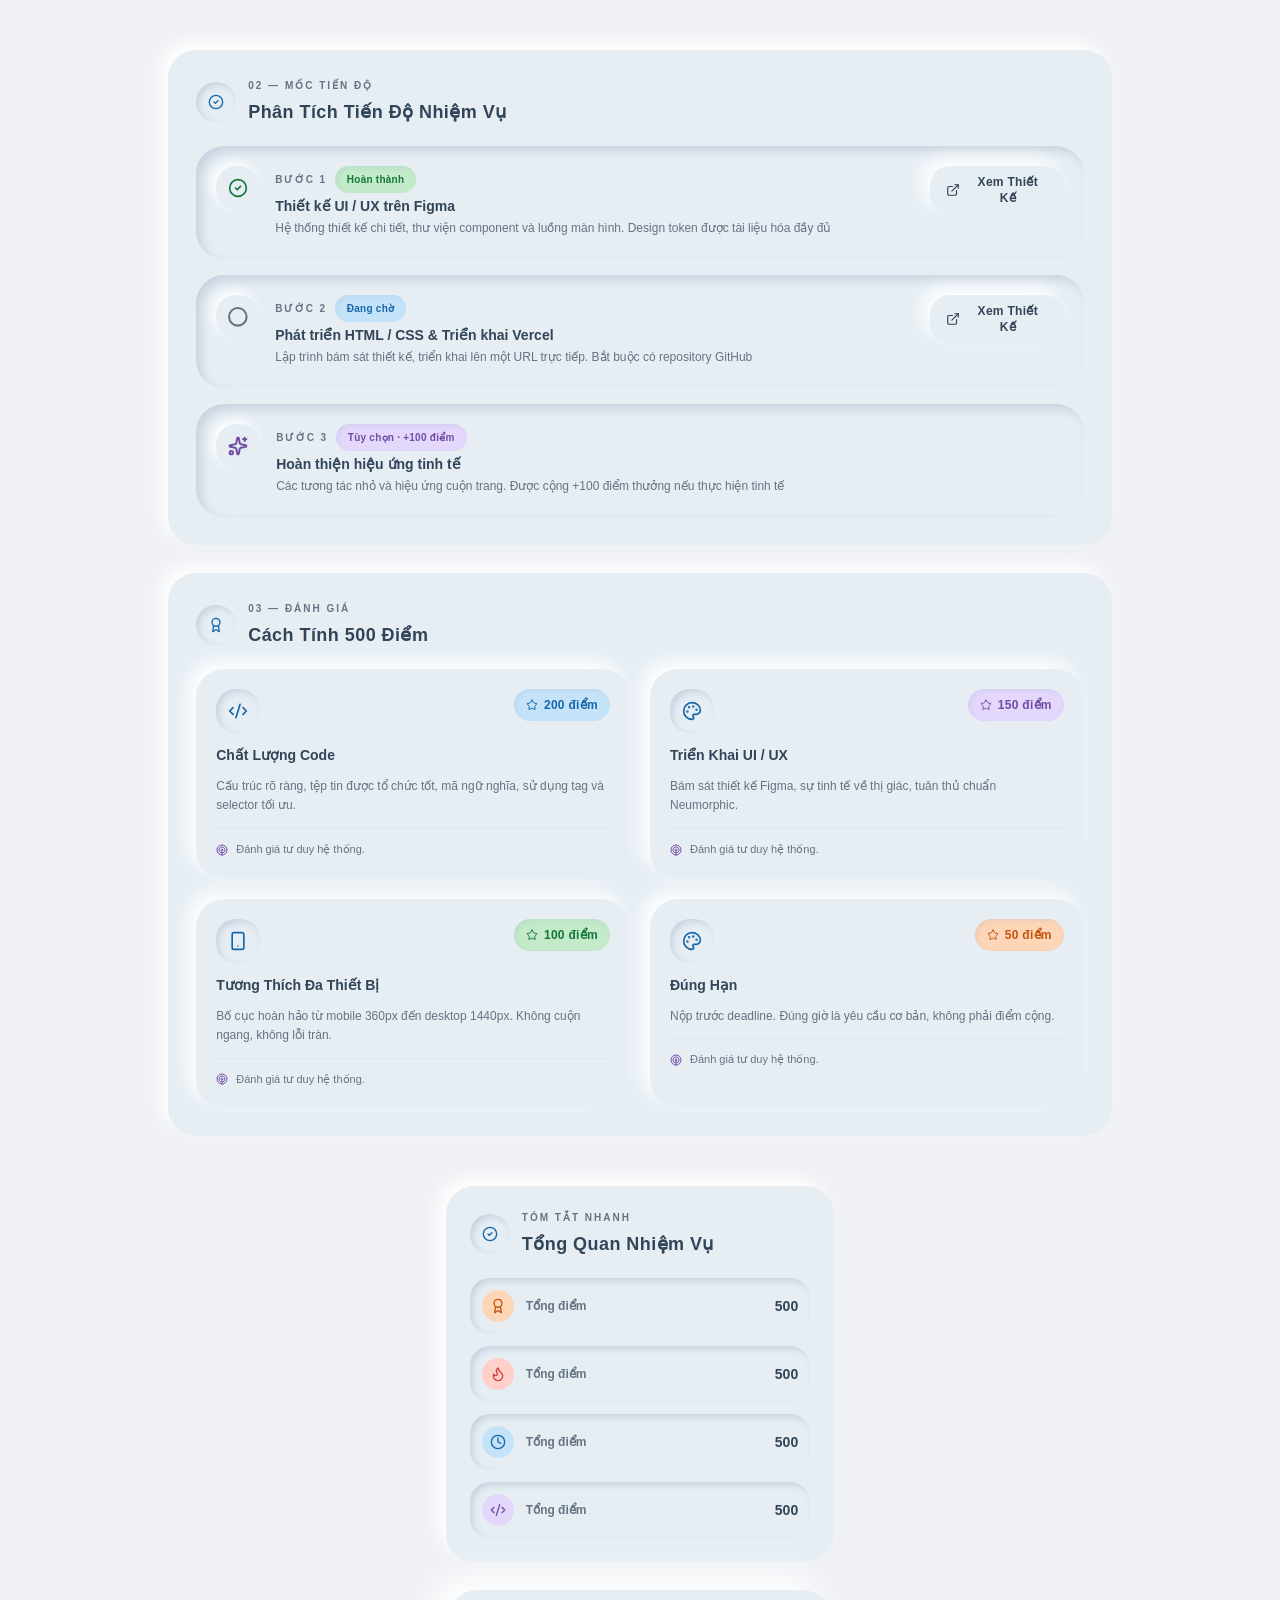
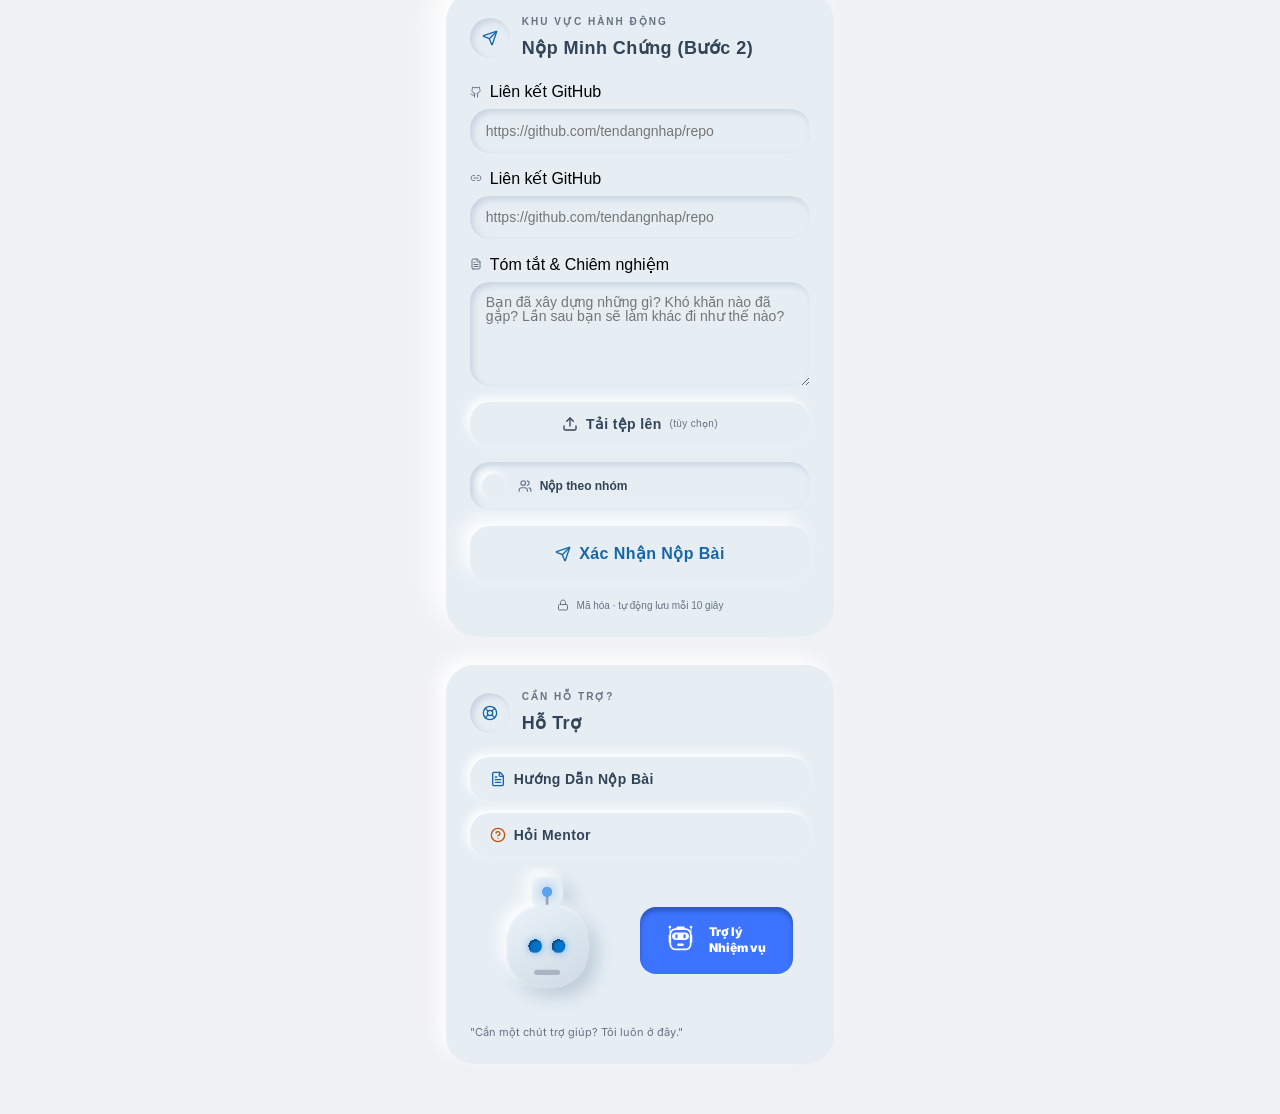
==== card-details.html @ 354ef96d ""xong mấy card bên detail"" ====
<!DOCTYPE html>
<html lang="en">
<head>
    <meta charset="UTF-8">
    <meta name="viewport" content="width=device-width, initial-scale=1.0">
    <title>Document</title>
    <link rel="stylesheet" href="css/card-details.css">
</head>
<body>
    <div class="container1">
        <div class = "mission">
            <div class="detail-title">
                <div class="detail-title-avt">
                    <div class="detail-title-avt-ico title-avt-ico-mission"></div>
                </div>
                <div class="detail-title-right">
                    <div class="detail-title-right-top">02 — Mốc tiến độ</div>
                    <div class="detail-title-right-bottom">Phân Tích Tiến Độ Nhiệm Vụ</div>
                </div>
            </div>
            <div class="mission-steps">
                <div class="mission-step">
                    <div class="mission-step-avt">
                        <div class="mission-step-avt-ico step-avt-ico-tick"></div>
                    </div>
                    <div class="mission-step-content">
                        <div class="mission-step-content-top">
                            <div class="mission-step-content-top-text">Bước 1</div>
                            <div class="mission-step-content-top-tag tag-finish">Hoàn thành</div>
                        </div>
                        <div class="mission-step-content-title">Thiết kế UI / UX trên Figma</div>
                        <div class="mission-step-content-text">Hệ thống thiết kế chi tiết, thư viện component và luồng màn hình. Design token được tài liệu hóa đầy đủ</div>
                    </div>
                    <div class="mission-step-link">
                        <div class="mission-step-link-ico"></div>
                        <div class="mission-step-link-text">Xem Thiết Kế</div>
                    </div>
                </div>
                <div class="mission-step">
                    <div class="mission-step-avt">
                        <div class="mission-step-avt-ico step-avt-ico-circel"></div>
                    </div>
                    <div class="mission-step-content">
                        <div class="mission-step-content-top">
                            <div class="mission-step-content-top-text">Bước 2</div>
                            <div class="mission-step-content-top-tag tag-wait">Đang chờ</div>
                        </div>
                        <div class="mission-step-content-title">Phát triển HTML / CSS & Triển khai Vercel</div>
                        <div class="mission-step-content-text">Lập trình bám sát thiết kế, triển khai lên một URL trực tiếp. Bắt buộc có repository GitHub</div>
                    </div>
                    <div class="mission-step-link">
                        <div class="mission-step-link-ico"></div>
                        <div class="mission-step-link-text">Xem Thiết Kế</div>
                    </div>
                </div>
                <div class="mission-step">
                    <div class="mission-step-avt">
                        <div class="mission-step-avt-ico step-avt-ico-gemini"></div>
                    </div>
                    <div class="mission-step-content">
                        <div class="mission-step-content-top">
                            <div class="mission-step-content-top-text">Bước 3</div>
                            <div class="mission-step-content-top-tag tag-custom">Tùy chọn · +100 điểm</div>
                        </div>
                        <div class="mission-step-content-title">Hoàn thiện hiệu ứng tinh tế</div>
                        <div class="mission-step-content-text">Các tương tác nhỏ và hiệu ứng cuộn trang. Được cộng +100 điểm thưởng nếu thực hiện tinh tế</div>
                    </div>
                </div>
            </div>
        </div>
        

        <div class="rate">
            <div class="detail-title">
                <div class="detail-title-avt">
                    <div class="detail-title-avt-ico title-avt-ico-achive"></div>
                </div>
                <div class="detail-title-right">
                    <div class="detail-title-right-top">03 — Đánh giá</div>
                    <div class="detail-title-right-bottom">Cách Tính 500 Điểm</div>
                </div>
            </div>
            <div class="rate-container">
                <div class="rate-colum">
                    <div class="rate-box">
                        <div class="rate-box-top">
                            <div class="rate-box-top-avt">
                                <div class="rate-box-top-avt-ico avt-ico-script"></div>
                            </div>
                            <div class="rate-box-top-tag tag-blue">
                                <div class="rate-box-top-tag-ico"></div>
                                <div class="rate-box-top-tag-text">200 điểm</div>
                            </div>
                        </div>
                        <div class="rate-box-title">Chất Lượng Code</div>
                        <div class="rate-box-text">Cấu trúc rõ ràng, tệp tin được tổ chức tốt, mã ngữ nghĩa, sử dụng tag và selector tối ưu.</div>
                        <div class="rate-box-bottom">
                            <div class="rate-box-bottom-ico"></div>
                            <div class="rate-box-bottom-text">Đánh giá tư duy hệ thống.</div>
                        </div>
                    </div>
                    
                    <div class="rate-box">
                        <div class="rate-box-top">
                            <div class="rate-box-top-avt">
                                <div class="rate-box-top-avt-ico avt-ico-paint"></div>
                            </div>
                            <div class="rate-box-top-tag tag-purple">
                                <div class="rate-box-top-tag-ico"></div>
                                <div class="rate-box-top-tag-text">150 điểm</div>
                            </div>
                        </div>
                        <div class="rate-box-title">Triển Khai UI / UX</div>
                        <div class="rate-box-text">Bám sát thiết kế Figma, sự tinh tế về thị giác, tuân thủ chuẩn Neumorphic.</div>
                        <div class="rate-box-bottom">
                            <div class="rate-box-bottom-ico"></div>
                            <div class="rate-box-bottom-text">Đánh giá tư duy hệ thống.</div>
                        </div>
                    </div>
                </div>


                <div class="rate-colum">
                    <div class="rate-box">
                        <div class="rate-box-top">
                            <div class="rate-box-top-avt">
                                <div class="rate-box-top-avt-ico avt-ico-phone"></div>
                            </div>
                            <div class="rate-box-top-tag tag-green">
                                <div class="rate-box-top-tag-ico"></div>
                                <div class="rate-box-top-tag-text">100 điểm</div>
                            </div>
                        </div>
                        <div class="rate-box-title">Tương Thích Đa Thiết Bị</div>
                        <div class="rate-box-text">Bố cục hoàn hảo từ mobile 360px đến desktop 1440px. Không cuộn ngang, không lỗi tràn.</div>
                        <div class="rate-box-bottom">
                            <div class="rate-box-bottom-ico"></div>
                            <div class="rate-box-bottom-text">Đánh giá tư duy hệ thống.</div>
                        </div>
                    </div>
                    
                    <div class="rate-box">
                        <div class="rate-box-top">
                            <div class="rate-box-top-avt">
                                <div class="rate-box-top-avt-ico avt-ico-paint"></div>
                            </div>
                            <div class="rate-box-top-tag tag-ogrange">
                                <div class="rate-box-top-tag-ico"></div>
                                <div class="rate-box-top-tag-text">50 điểm</div>
                            </div>
                        </div>
                        <div class="rate-box-title">Đúng Hạn</div>
                        <div class="rate-box-text">Nộp trước deadline. Đúng giờ là yêu cầu cơ bản, không phải điểm cộng.</div>
                        <div class="rate-box-bottom">
                            <div class="rate-box-bottom-ico"></div>
                            <div class="rate-box-bottom-text">Đánh giá tư duy hệ thống.</div>
                        </div>
                    </div>
                </div>
            </div>
        </div>
      
        
    </div>
    <div class="container2">

        <div class="overview">
            <div class="detail-title">
                <div class="detail-title-avt">
                    <div class="detail-title-avt-ico title-avt-ico-mission"></div>
                </div>
                <div class="detail-title-right">
                    <div class="detail-title-right-top">Tóm tắt nhanh</div>
                    <div class="detail-title-right-bottom">Tổng Quan Nhiệm Vụ</div>
                </div>
            </div>
            <div class="overview-container">
                <div class="overview-box">
                    <div class="overview-box-left">
                        <div class="overview-box-left-avt overview-achive">
                            <div class="overview-box-left-avt-ico"></div>
                        </div>
                        <div class="overview-box-text">Tổng điểm</div>
                    </div>
                    <div class="overview-box-right">500</div>
                </div>

                <div class="overview-box">
                    <div class="overview-box-left">
                        <div class="overview-box-left-avt overview-fire">
                            <div class="overview-box-left-avt-ico"></div>
                        </div>
                        <div class="overview-box-text">Tổng điểm</div>
                    </div>
                    <div class="overview-box-right">500</div>
                </div>

                <div class="overview-box">
                    <div class="overview-box-left">
                        <div class="overview-box-left-avt overview-clock">
                            <div class="overview-box-left-avt-ico"></div>
                        </div>
                        <div class="overview-box-text">Tổng điểm</div>
                    </div>
                    <div class="overview-box-right">500</div>
                </div>

                <div class="overview-box">
                    <div class="overview-box-left">
                        <div class="overview-box-left-avt overview-script">
                            <div class="overview-box-left-avt-ico"></div>
                        </div>
                        <div class="overview-box-text">Tổng điểm</div>
                    </div>
                    <div class="overview-box-right">500</div>
                </div>
            </div>
        </div>


        <div class="upload">
            <div class="detail-title">
                <div class="detail-title-avt">
                    <div class="detail-title-avt-ico title-avt-ico-tel"></div>
                </div>
                <div class="detail-title-right">
                    <div class="detail-title-right-top">Khu vực hành động</div>
                    <div class="detail-title-right-bottom">Nộp Minh Chứng (Bước 2)</div>
                </div>
            </div>
            <div class="upload-container">
                <div class="upload-inp">
                    <div class="upload-inp-title">
                        <div class="upload-inp-title-ico ico-github"></div>
                        <div class="upload-inp-title-text">Liên kết GitHub</div>
                    </div>
                    <input class="upload-inp-input" placeholder="https://github.com/tendangnhap/repo"></input>
                </div>

                <div class="upload-inp">
                    <div class="upload-inp-title">
                        <div class="upload-inp-title-ico ico-link"></div>
                        <div class="upload-inp-title-text">Liên kết GitHub</div>
                    </div>
                    <input class="upload-inp-input" placeholder="https://github.com/tendangnhap/repo"></input>
                </div>

                <div class="upload-inp">
                    <div class="upload-inp-title">
                        <div class="upload-inp-title-ico ico-doc"></div>
                        <div class="upload-inp-title-text">Tóm tắt & Chiêm nghiệm</div>
                    </div>
                    <textarea class="upload-inp-textare" placeholder="Bạn đã xây dựng những gì? Khó khăn nào đã gặp? Lần sau bạn sẽ làm khác đi như thế nào?"></textarea>
                </div>

                <a href="#" class="upload-sub">
                    <div class="upload-sub-ico"></div>
                    <div class="upload-sub-text">Tải tệp lên</div>
                    <div class="upload-sub-custom">(tùy chọn)</div>
                </a>

                <div class="upload-user">
                    <div class="upload-user-avt"></div>
                    <div class="upload-user-content">
                        <div class="upload-user-content-ico"></div>
                        <div class="upload-user-content-text">Nộp theo nhóm</div>
                    </div>
                </div>

                <a href="#" class="upload-submit">
                    <div class="upload-submit-ico"></div>
                    <div class="upload-submit-text">Xác Nhận Nộp Bài</div>
                </a>

                <div class="upload-bottom">
                    <div class="upload-bottom-ico"></div>
                    <div class="upload-bottom-text">Mã hóa · tự động lưu mỗi 10 giây</div>
                </div>
            </div>
        </div>


        <div class="support">
            <div class="detail-title">
                <div class="detail-title-avt">
                    <div class="detail-title-avt-ico title-avt-ico-support"></div>
                </div>
                <div class="detail-title-right">
                    <div class="detail-title-right-top">Cần hỗ trợ?</div>
                    <div class="detail-title-right-bottom">Hỗ Trợ</div>
                </div>
            </div>
            <div class="support-container">
                <div class="support-boxs">
                    <div class="support-box">
                        <div class="support-box-ico support-ico-doc"></div>
                        <div class="support-box-text">Hướng Dẫn Nộp Bài</div>
                    </div>
                    <div class="support-box">
                        <div class="support-box-ico support-ico-FAQ"></div>
                        <div class="support-box-text">Hỏi Mentor</div>
                    </div>


                </div>

                <div class="support-bots">
                    <img src="img/cardDetails/bot-big.svg" class="support-big" alt="">
                    <div class="support-btn">
                        <img src="img/cardDetails/bot-small.svg" alt="" class="bot-small">
                        <div class="support-btn-text">Trợ lý Nhiệm vụ </div>
                    </div>
                </div>
                
                <div class="support-text">"Cần một chút trợ giúp? Tôi luôn ở đây."</div>
            </div>


        </div>


    </div>




</body>
</html>
---- css/card-details.css ----
@import url('https://fonts.googleapis.com/css2?family=Inter:ital,opsz,wght@0,14..32,100..900;1,14..32,100..900&display=swap');
* {
    margin: 0;
    padding: 0;
    box-sizing: border-box;
    font-family: "Be Vietnam Pro", sans-serif;
}
body {
    padding: 50px 0;
    background-color: #f0f1f5;
    display: flex;
    align-items: center;
    flex-direction: column;
    gap: 50px;
}
.container1{
    width: 100%;
    max-width: 943.5999755859375px;
    display: flex;
    flex-direction: column;
    gap: 28px;
}
.mission{
    width: 100%;
    max-width: 943.5999755859375px;
    padding: 28px;
    display: flex;
    flex-direction: column;
    gap: 20px;
    background: #E6EEF4;
    box-shadow: 8px 8px 18px 0px #8CA1B759;
    box-shadow: -8px -8px 18px 0px #FFFFFFF2;
    border-radius: 28px;
}
.detail-title{
    width: 100%;
    display: flex;
    gap: 12px;
    align-items: center;
}
.detail-title-avt{
    width: 40px;
    height: 40px;
    display: flex;
    justify-content: center;
    align-items: center;
    border-radius: 20px;
    background: #E6EEF4;
    box-shadow: -3px -3px 6px 0px #FFFFFFF2 inset;
    box-shadow: 3px 3px 6px 0px #8CA1B759 inset;

}
.detail-title-avt-ico{
    width: 16px;
    height: 16px;
    -webkit-mask-size: contain;
    mask-size: contain;
    -webkit-mask-position: center;
    mask-position: center;
    background-color: #1666aa;
}
.title-avt-ico-mission{
    -webkit-mask-image: url(../img/cardDetails/title-tick-ico.svg);
    mask-image: url(../img/cardDetails/title-tick-ico.svg);
}
.title-avt-ico-achive{
    -webkit-mask-image: url(../img/cardDetails/achievements-ico.svg);
    mask-image: url(../img/cardDetails/achievements-ico.svg);
}
.title-avt-ico-tel{
    -webkit-mask-image: url(../img/cardDetails/tele.svg);
    mask-image: url(../img/cardDetails/tele.svg);
}
.title-avt-ico-support{
    -webkit-mask-image: url(../img/cardDetails/support.svg);
    mask-image: url(../img/cardDetails/support.svg);
}

.detail-title-right{
    display: flex;
    flex-direction: column;
    gap: 5px;
}
.detail-title-right-top{
    font-weight: 600;
    font-size: 10px;
    line-height: 15px;
    letter-spacing: 2px;
    text-transform: uppercase;
    color: #657383;
}
.detail-title-right-bottom{
    font-weight: 700;
    font-size: 18px;
    line-height: 28px;
    letter-spacing: 0.45px;
    vertical-align: middle;
    color: #324457;
}
.mission-steps{
    width: 100%;
    display: flex;
    flex-direction: column;
    gap: 16px;
}
.mission-step{
    width: 100%;
    padding: 20px;
    background: #E6EEF4;
    box-shadow: -5px -5px 10px 0px #FFFFFFF2 inset;
    box-shadow: 5px 5px 10px 0px #8CA1B759 inset;
    display: flex;
    gap: 16px;
    border-radius: 28px;
}
.mission-step-avt{
    width: 44px;
    height: 44px;
    background: #E6EEF4;
    border-radius: 20px;
    box-shadow: 4px 4px 10px 0px #8CA1B759;
    box-shadow: -4px -4px 10px 0px #FFFFFFF2;
    display: flex;
    justify-content: center;
    align-items: center;
}
.mission-step-avt-ico{
    width: 20px;
    height: 20px;
    -webkit-mask-size: contain;
    mask-size: contain;
    -webkit-mask-position: center;
    mask-position: center;
}
.step-avt-ico-tick{
    -webkit-mask-image: url(../img/cardDetails/title-tick-ico.svg);
    mask-image: url(../img/cardDetails/title-tick-ico.svg);
    background-color: #137738;
}
.step-avt-ico-circel{
    -webkit-mask-image: url(../img/cardDetails/circel.svg);
    mask-image: url(../img/cardDetails/circel.svg);
    background-color: #657383;
}
.step-avt-ico-gemini{
    -webkit-mask-image: url(../img/cardDetails/star-ico.svg);
    mask-image: url(../img/cardDetails/star-ico.svg);
    background-color: #714CA6;
}
.mission-step-content{
    width: 100%;
    max-width: 638.5999755859375px;
    display: flex;
    flex-direction: column;
    gap: 3.2px;
}
.mission-step-content-top{
    width: 100%;
    display: flex;
    gap: 8px;
    align-items: center;
}
.mission-step-content-top-text{
    font-weight: 700;
    font-size: 10px;
    line-height: 15px;
    letter-spacing: 1.8px;
    text-transform: uppercase;
    color: #657383;
}
.mission-step-content-top-tag{
    padding: 6px 12px;
    box-shadow: -2px -2px 4px 0px #FFFFFFD9 inset;
    box-shadow: 2px 2px 4px 0px #96AAC82E inset;
    text-align: center;
    font-weight: 600;
    font-size: 10px;
    line-height: 15px;
    letter-spacing: 0.25px;
    border-radius: 999px;
}
.tag-finish{
    color: #137738;
    background-color: #C3EAC9;
}
.tag-wait{
    background: #C4E3F9;
    color: #1666AA;
}
.tag-custom{
    background: #E3D7FB;
    color: #714CA6;
}
.mission-step-content-title{
    font-weight: 700;
    font-size: 14px;
    line-height: 20px;
    letter-spacing: 0%;
    color: #324457;
}
.mission-step-content-text{
    font-weight: 400;
    font-size: 12px;
    line-height: 19.5px;
    letter-spacing: 0%;
    color: #657383;
}   
.mission-step-link{
    width: 100%;
    height: fit-content;
    max-width: 134px;
    padding: 8px 16px;
    display: flex;
    align-items: center;
    gap: 8px;
    border-radius: 20px;
    background: #E6EEF4;
    box-shadow: 8px 8px 18px 0px #8CA1B759;
    box-shadow: -8px -8px 18px 0px #FFFFFFF2;
    cursor: pointer;
}
.mission-step-link-ico{
    width: 14px;
    height: 14px;
    -webkit-mask-size: contain;
    mask-size: contain;
    -webkit-mask-position: center;
    -webkit-mask-repeat: no-repeat;
    mask-repeat: no-repeat;
    mask-position: center;
    -webkit-mask-image: url(../img/cardDetails/link.svg);
    mask-image: url(../img/cardDetails/link.svg);
    background-color: #324457;
}
.mission-step-link-text{
    font-weight: 600;
    font-size: 12px;
    line-height: 16px;
    letter-spacing: 0.3px;
    text-align: center;
    color: #324457;

}


.rate{
    width: 100%;
    max-width: 943.5999755859375px;
    padding: 28px;
    display: flex;
    flex-direction: column;
    gap: 20px;
    background: #E6EEF4;
    box-shadow: 8px 8px 18px 0px #8CA1B759;
    box-shadow: -8px -8px 18px 0px #FFFFFFF2;
    border-radius: 28px;
}
.rate-container{
    width: 100%;
    display: flex;
    flex-direction: column;
    gap: 20px;
}
.rate-colum{
    width: 100%;
    display: flex;
    gap: 20px;
}
.rate-box{
    width: 100%;
    max-width: 433.79998779296875px;
    padding: 20px;
    border-radius: 28px;
    background: #E6EEF4;
    box-shadow: 8px 8px 18px 0px #8CA1B759;
    box-shadow: -8px -8px 18px 0px #FFFFFFF2;
    display: flex;
    flex-direction: column;
    gap: 12px;
}
.rate-box-top{
    width: 100%;
    display: flex;
    justify-content: space-between;
    gap: 10px;
}
.rate-box-top-avt{
    width: 44px;
    height: 44px;
    display: flex;
    justify-content: center;
    align-items: center;
    background: #E6EEF4;
    box-shadow: -3px -3px 6px 0px #FFFFFFF2 inset;
    box-shadow: 3px 3px 6px 0px #8CA1B759 inset;
    border-radius: 20px;
}
.rate-box-top-avt-ico{
    width: 20px;
    height: 20px;
    -webkit-mask-size: contain;
    mask-size: contain;
    -webkit-mask-position: center;
    -webkit-mask-repeat: no-repeat;
    mask-repeat: no-repeat;
    mask-position: center;
    background-color: #1666AA;
}
.avt-ico-script{
    -webkit-mask-image: url(../img/cardDetails/script.svg);
    mask-image: url(../img/cardDetails/script.svg);
}
.avt-ico-paint{
    -webkit-mask-image: url(../img/cardDetails/paint.svg);
    mask-image: url(../img/cardDetails/paint.svg);
}
.avt-ico-phone{
    -webkit-mask-image: url(../img/cardDetails/phone.svg);
    mask-image: url(../img/cardDetails/phone.svg);
}
.avt-ico-clock{
    -webkit-mask-image: url(../img/cardDetails/clock.svg);
    mask-image: url(../img/cardDetails/clock.svg);
}
.rate-box-top-tag{
    padding: 8px 12px;
    height: fit-content;
    display: flex;
    align-items: center;
    gap: 6px;
    border-radius: 26843500px;
    box-shadow: -2px -2px 4px 0px #FFFFFFD9 inset;
    box-shadow: 2px 2px 4px 0px #96AAC82E inset;
}

.rate-box-top-tag-ico{
    width: 12px;
    height: 12px;
    -webkit-mask-size: contain;
    mask-size: contain;
    -webkit-mask-position: center;
    -webkit-mask-repeat: no-repeat;
    mask-repeat: no-repeat;
    mask-position: center;
    -webkit-mask-image: url(../img/cardDetails/star-score.svg);
    mask-image: url(../img/cardDetails/star-score.svg);
}
.rate-box-top-tag-text{
    font-weight: 600;
    font-size: 12px;
    line-height: 16px;
    letter-spacing: 0.3px;
}
.tag-blue{
background: #C4E3F9;
}
.rate-box-top-tag.tag-blue .rate-box-top-tag-ico{
    background-color: #1666AA;
}
.rate-box-top-tag.tag-blue .rate-box-top-tag-text{
    color: #1666AA;
}


.tag-purple{
background: #E3D7FB;
}
.rate-box-top-tag.tag-purple .rate-box-top-tag-ico{
    background-color: #714CA6;
}
.rate-box-top-tag.tag-purple .rate-box-top-tag-text{
    color: #714CA6;
}


.tag-green{
background: #C3EAC9;
}
.rate-box-top-tag.tag-green .rate-box-top-tag-ico{
    background-color: #137738;
}
.rate-box-top-tag.tag-green .rate-box-top-tag-text{
    color: #137738;
}


.tag-ogrange{
background: #FDD5B7;
}
.rate-box-top-tag.tag-ogrange .rate-box-top-tag-ico{
    background-color: #C4530F;
}
.rate-box-top-tag.tag-ogrange .rate-box-top-tag-text{
    color: #C4530F;
}

.rate-box-title{
    font-weight: 700;
    font-size: 14px;
    line-height: 20px;
    letter-spacing: 0%;
    color: #324457;
}
.rate-box-text{
    font-weight: 400;
    font-size: 12px;
    line-height: 19.5px;
    letter-spacing: 0%;
    color: #657383;

}
.rate-box-bottom{
    padding-top: 12px;
    border-top: 0.8px solid #CFD9E166;
    width: 100%;
    display: flex;
    align-items: center;
    gap: 8px;
}
.rate-box-bottom-ico{
    width: 12px;
    height: 12px;
    -webkit-mask-size: contain;
    mask-size: contain;
    -webkit-mask-position: center;
    -webkit-mask-repeat: no-repeat;
    mask-repeat: no-repeat;
    mask-position: center;
    -webkit-mask-image: url(../img/cardDetails/naruto.svg);
    mask-image: url(../img/cardDetails/naruto.svg);
    background-color: #714CA6;
}
.rate-box-bottom-text{
    font-weight: 400;
    font-size: 11px;
    line-height: 17.88px;
    letter-spacing: 0%;
    color: #657383;
}


.container2{
    width: 100%;
    max-width: 388.3999938964844px;
    display: flex;
    flex-direction: column;
    gap: 28px;
}

.overview{
    width: 100%;
    max-width: 388.3999938964844px;
    padding: 24px;
    display: flex;
    flex-direction: column;
    gap: 20px;
    border-radius: 28px;
    background: #E6EEF4;
    box-shadow: 8px 8px 18px 0px #8CA1B759;
    box-shadow: -8px -8px 18px 0px #FFFFFFF2;
}
.overview-container{
    width: 100%;
    display: flex;
    flex-direction: column;
    gap: 12px;
}
.overview-box{
    width: 100%;
    display: flex;
    padding: 12px;
    justify-content: space-between;
    align-items: center;
    gap: 10px;
    border-radius: 20px;
    background: #E6EEF4;
    box-shadow: -3px -3px 6px 0px #FFFFFFF2 inset;
    box-shadow: 3px 3px 6px 0px #8CA1B759 inset;
}
.overview-box-left{
    display: flex;
    align-items: center;
    gap: 12px;
}
.overview-box-left-avt{
    width: 32px;
    height: 32px;
    display: flex;
    justify-content: center;
    align-items: center;
    border-radius: 20px;
}
.overview-box-left-avt-ico{
    width: 16px;
    height: 16px;
    -webkit-mask-size: contain;
    mask-size: contain;
    -webkit-mask-position: center;
    -webkit-mask-repeat: no-repeat;
    mask-repeat: no-repeat;
    mask-position: center;

}
.overview-box-left-avt.overview-achive{
    background-color: #FDD5B7;
}
.overview-box-left-avt.overview-achive .overview-box-left-avt-ico{
    -webkit-mask-image: url(../img/cardDetails/achievements-ico.svg);
    mask-image: url(../img/cardDetails/achievements-ico.svg);
    background-color: #C4530F;
}


.overview-box-left-avt.overview-fire{
    background-color: #FFCFCA;
}
.overview-box-left-avt.overview-fire .overview-box-left-avt-ico{
    -webkit-mask-image: url(../img/cardDetails/fire.svg);
    mask-image: url(../img/cardDetails/fire.svg);
    background-color: #CF4040;
}


.overview-box-left-avt.overview-clock{
    background-color: #C4E3F9;
}
.overview-box-left-avt.overview-clock .overview-box-left-avt-ico{
    -webkit-mask-image: url(../img/cardDetails/clock.svg);
    mask-image: url(../img/cardDetails/clock.svg);
    background-color: #1666AA;
}


.overview-box-left-avt.overview-script{
    background-color: #E3D7FB;
}
.overview-box-left-avt.overview-script .overview-box-left-avt-ico{
    -webkit-mask-image: url(../img/cardDetails/script.svg);
    mask-image: url(../img/cardDetails/script.svg);
    background-color: #714CA6;
}


.overview-box-text{
    font-weight: 600;
    font-size: 12px;
    line-height: 16px;
    letter-spacing: 0%;
    color: #657383;
}

.overview-box-right{
    font-weight: 700;
    font-size: 14px;
    line-height: 20px;
    letter-spacing: 0%;
    color: #324457;
}

.upload{
    width: 100%;
    max-width: 388.3999938964844px;
    padding: 24px;
    border-radius: 32px;
    background: #E6EEF4;
    box-shadow: 14px 14px 30px 0px #8CA1B759;
    box-shadow: -14px -14px 30px 0px #FFFFFFF2;
    display: flex;
    flex-direction: column;
    gap: 20px;
}
.upload-container{
    width: 100%;
    display: flex;
    flex-direction: column;
    gap: 16px;
}
.upload-inp{
    width: 100%;
    display: flex;
    flex-direction: column;
    gap: 8px;
}
.upload-inp-title{
    width: 100%;
    display: flex;
    gap: 8px;
    align-items: center;
}
.upload-inp-title-ico{
    width: 12px;
    height: 12px;
    -webkit-mask-size: contain;
    mask-size: contain;
    -webkit-mask-position: center;
    -webkit-mask-repeat: no-repeat;
    mask-repeat: no-repeat;
    mask-position: center;
    background-color: #657383;
}
.ico-github{
    -webkit-mask-image: url(../img/cardDetails/github.svg);
    mask-image: url(../img/cardDetails/github.svg);
}

.ico-link{
    -webkit-mask-image: url(../img/cardDetails/copy.svg);
    mask-image: url(../img/cardDetails/copy.svg);
}

.ico-doc{
    -webkit-mask-image: url(../img/cardDetails/doc-small.svg);
    mask-image: url(../img/cardDetails/doc-small.svg);
}

.upload-inp-input{
    width: 100%;
    padding: 13.6px 16px;
    border-radius: 20px;
    background: #E6EEF4;
    box-shadow: -3px -3px 6px 0px #FFFFFFF2 inset;
    box-shadow: 3px 3px 6px 0px #8CA1B759 inset;
    border: 0;
    outline: 0;
    font-weight: 400;
    font-size: 14px;
    line-height: 100%;
    letter-spacing: 0%;
    color: #65738399;
}

.upload-inp-textare{
    width: 100%;
    height: 104px;
    padding: 13.6px 16px;
    border-radius: 20px;
    background: #E6EEF4;
    box-shadow: -3px -3px 6px 0px #FFFFFFF2 inset;
    box-shadow: 3px 3px 6px 0px #8CA1B759 inset;
    border: 0;
    outline: 0;
    font-weight: 400;
    font-size: 14px;
    line-height: 100%;
    letter-spacing: 0%;
    color: #65738399;
}
.upload-sub{
    width: 100%;
    padding: 12px 0;
    display: flex;
    justify-content: center;
    align-items: center;
    gap: 8px;
    text-decoration: none;
    border-radius: 20px;
    background: #E6EEF4;
    box-shadow: 4px 4px 10px 0px #8CA1B759;
    box-shadow: -4px -4px 10px 0px #FFFFFFF2;

}
.upload-sub-ico{
    width: 16px;
    height: 16px;
    -webkit-mask-size: contain;
    mask-size: contain;
    -webkit-mask-position: center;
    -webkit-mask-repeat: no-repeat;
    mask-repeat: no-repeat;
    mask-position: center;
    -webkit-mask-image: url(../img/cardDetails/upload.svg);
    mask-image: url(../img/cardDetails/upload.svg);
    background-color: #324457;
}
.upload-sub-text{
    font-weight: 600;
    font-size: 14px;
    line-height: 20px;
    letter-spacing: 0.35px;
    text-align: center;
    color: #324457;
}
.upload-sub-custom{
    font-weight: 400;
    font-size: 10px;
    line-height: 14.29px;
    letter-spacing: 0.35px;
    text-align: center;
    color: #657383;
}
.upload-user{
    padding: 12px;
    width: 100%;
    border-radius: 20px;
    background: #E6EEF4;
    box-shadow: -3px -3px 6px 0px #FFFFFFF2 inset;
    box-shadow: 3px 3px 6px 0px #8CA1B759 inset;
    display: flex;
    gap: 12px;
    align-items: center;
}
.upload-user-avt{
    width: 24px;
    height: 24px;
    background: #E6EEF4;
    box-shadow: 4px 4px 10px 0px #8CA1B759;
    box-shadow: -4px -4px 10px 0px #FFFFFFF2;
    border-radius: 20px;
}
.upload-user-content{
    display: flex;
    gap: 8px;
    align-items: center;
}
.upload-user-content-ico{
    width: 14px;
    height: 14px;
    -webkit-mask-size: contain;
    mask-size: contain;
    -webkit-mask-position: center;
    -webkit-mask-repeat: no-repeat;
    mask-repeat: no-repeat;
    mask-position: center;
    -webkit-mask-image: url(../img/cardDetails/user.svg);
    mask-image: url(../img/cardDetails/user.svg);
    background-color: #657383;
}
.upload-user-content-text{
    font-weight: 600;
    font-size: 12px;
    line-height: 16px;
    color: #324457;
}

.upload-submit{
    text-decoration: dashed;
    width: 100%;
    padding: 16px 0;
    display: flex;
    align-items: center;
    justify-content: center;
    gap: 8px;
    border-radius: 20px;
    background: #E6EEF4;
    box-shadow: 0px 0px 24px 0px #5AA3EC66;
    box-shadow: 8px 8px 18px 0px #8CA1B759;
    box-shadow: -8px -8px 18px 0px #FFFFFFF2;

}
.upload-submit-ico{
    width: 16px;
    height: 16px;
    -webkit-mask-size: contain;
    mask-size: contain;
    -webkit-mask-position: center;
    -webkit-mask-repeat: no-repeat;
    mask-repeat: no-repeat;
    mask-position: center;
    -webkit-mask-image: url(../img/cardDetails/tele.svg);
    mask-image: url(../img/cardDetails/tele.svg);
    background-color: #1666AA;
}

.upload-submit-text{
    font-weight: 600;
    font-size: 16px;
    line-height: 24px;
    letter-spacing: 0.4px;
    text-align: center;
    color: #1666AA;
}
.upload-bottom{
    width: 100%;
    display: flex;
    justify-content: center;
    align-items: center;
    gap: 8px;
}
.upload-bottom-ico{
    width: 12px;
    height: 12px;
    -webkit-mask-size: contain;
    mask-size: contain;
    -webkit-mask-position: center;
    -webkit-mask-repeat: no-repeat;
    mask-repeat: no-repeat;
    mask-position: center;
    -webkit-mask-image: url(../img/cardDetails/lock.svg);
    mask-image: url(../img/cardDetails/lock.svg);
    background-color: #657383;
}
.upload-bottom-text{
    font-weight: 400;
    font-size: 10px;
    line-height: 15px;
    letter-spacing: 0%;
    color: #657383;
}
.support{
    width: 100%;
    max-width: 388.3999938964844px;
    border-radius: 28px;
    padding: 24px;
    background: #E6EEF4;
    box-shadow: 8px 8px 18px 0px #8CA1B759;
    box-shadow: -8px -8px 18px 0px #FFFFFFF2;
    display: flex;
    flex-direction: column;
    gap: 20px;
}
.support-container{
    width: 100%;
    display: flex;
    flex-direction: column;
    gap: 5px;
}
.support-boxs{
    width: 100%;
    display: flex;
    flex-direction: column;
    gap: 12px;
}
.support-box{
    width: 100%;
    padding: 12px 20px;
    display: flex;
    gap: 8px;
    align-items: center;
    background: #E6EEF4;
    box-shadow: 4px 4px 10px 0px #8CA1B759;
    box-shadow: -4px -4px 10px 0px #FFFFFFF2;
    border-radius: 20px;
}
.support-box-ico{
    width: 16px;
    height: 16px;
    -webkit-mask-size: contain;
    mask-size: contain;
    -webkit-mask-position: center;
    -webkit-mask-repeat: no-repeat;
    mask-repeat: no-repeat;
    mask-position: center;
}
.support-ico-doc{
    -webkit-mask-image: url(../img/cardDetails/doc-small.svg);
    mask-image: url(../img/cardDetails/doc-small.svg);
    background-color: #1666AA;
}
.support-ico-FAQ{
    -webkit-mask-image: url(../img/cardDetails/FAQ.svg);
    mask-image: url(../img/cardDetails/FAQ.svg);
    background-color: #C4530F;
}
.support-box-text{
    font-weight: 600;
    font-size: 14px;
    line-height: 20px;
    letter-spacing: 0.35px;
    color: #324457;
}
.support-bots{
    width: 100%;
    display: flex;
    justify-content: center;
    align-items: center;
    padding: 5px 0;
    gap: 25px;
}
.support-btn{
    cursor: pointer;
    width: 100%;
    max-width: 153px;
    border-radius: 16px;
    padding: 17.5px 24px;
    display: flex;
    justify-content: center;
    align-items: center;
    gap: 12px;
    background: #3C73FF;
    box-shadow: -3px -3px 6px 0px #9F9F9F;
    box-shadow: 0px 4px 4px 0px #00000040 inset;
}
.support-btn-text{
    font-family: 'Inter';
    font-weight: 900;
    font-size: 12px;
    line-height: 16px;
    letter-spacing: 0%;
    color: #FFFFFF;
}

.support-text{
    font-family: 'Inter';
    font-weight: 400;
    font-size: 11px;
    line-height: 16.5px;
    letter-spacing: 0%;
    color: #657383;
}
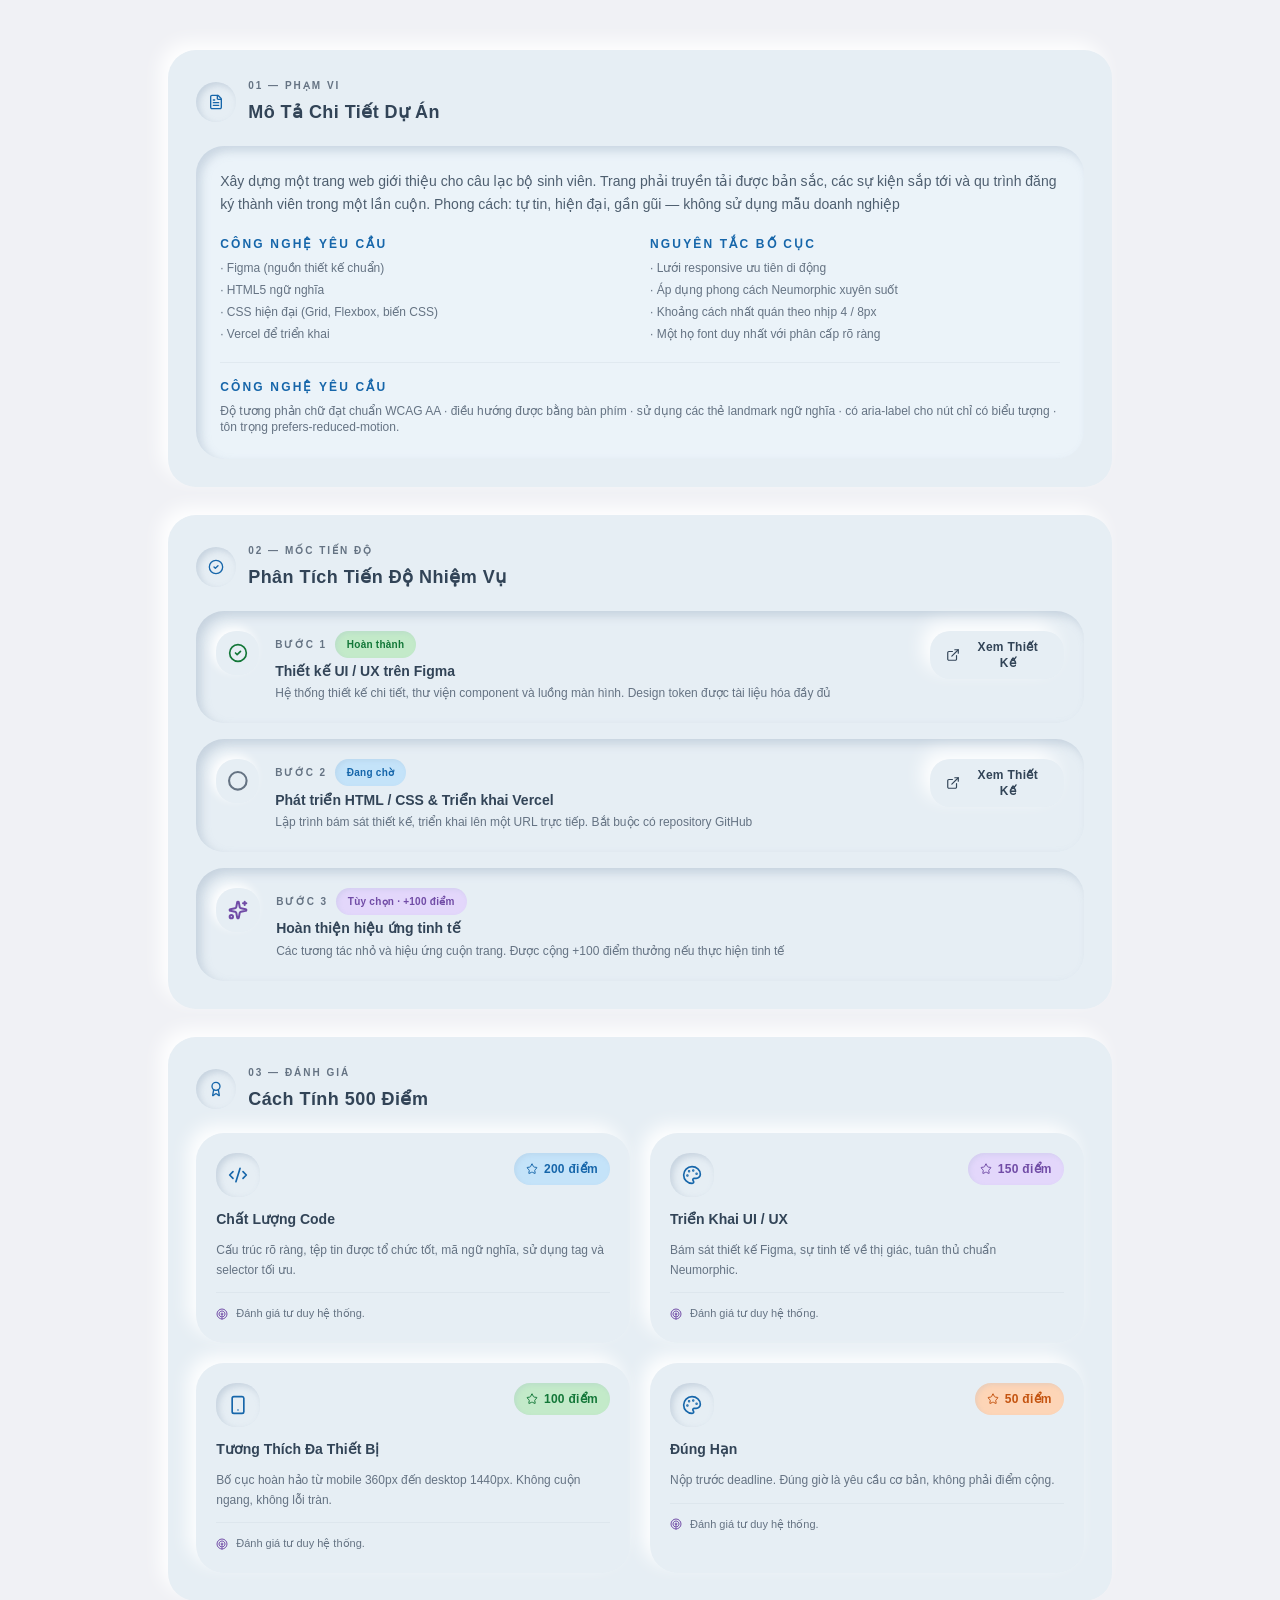
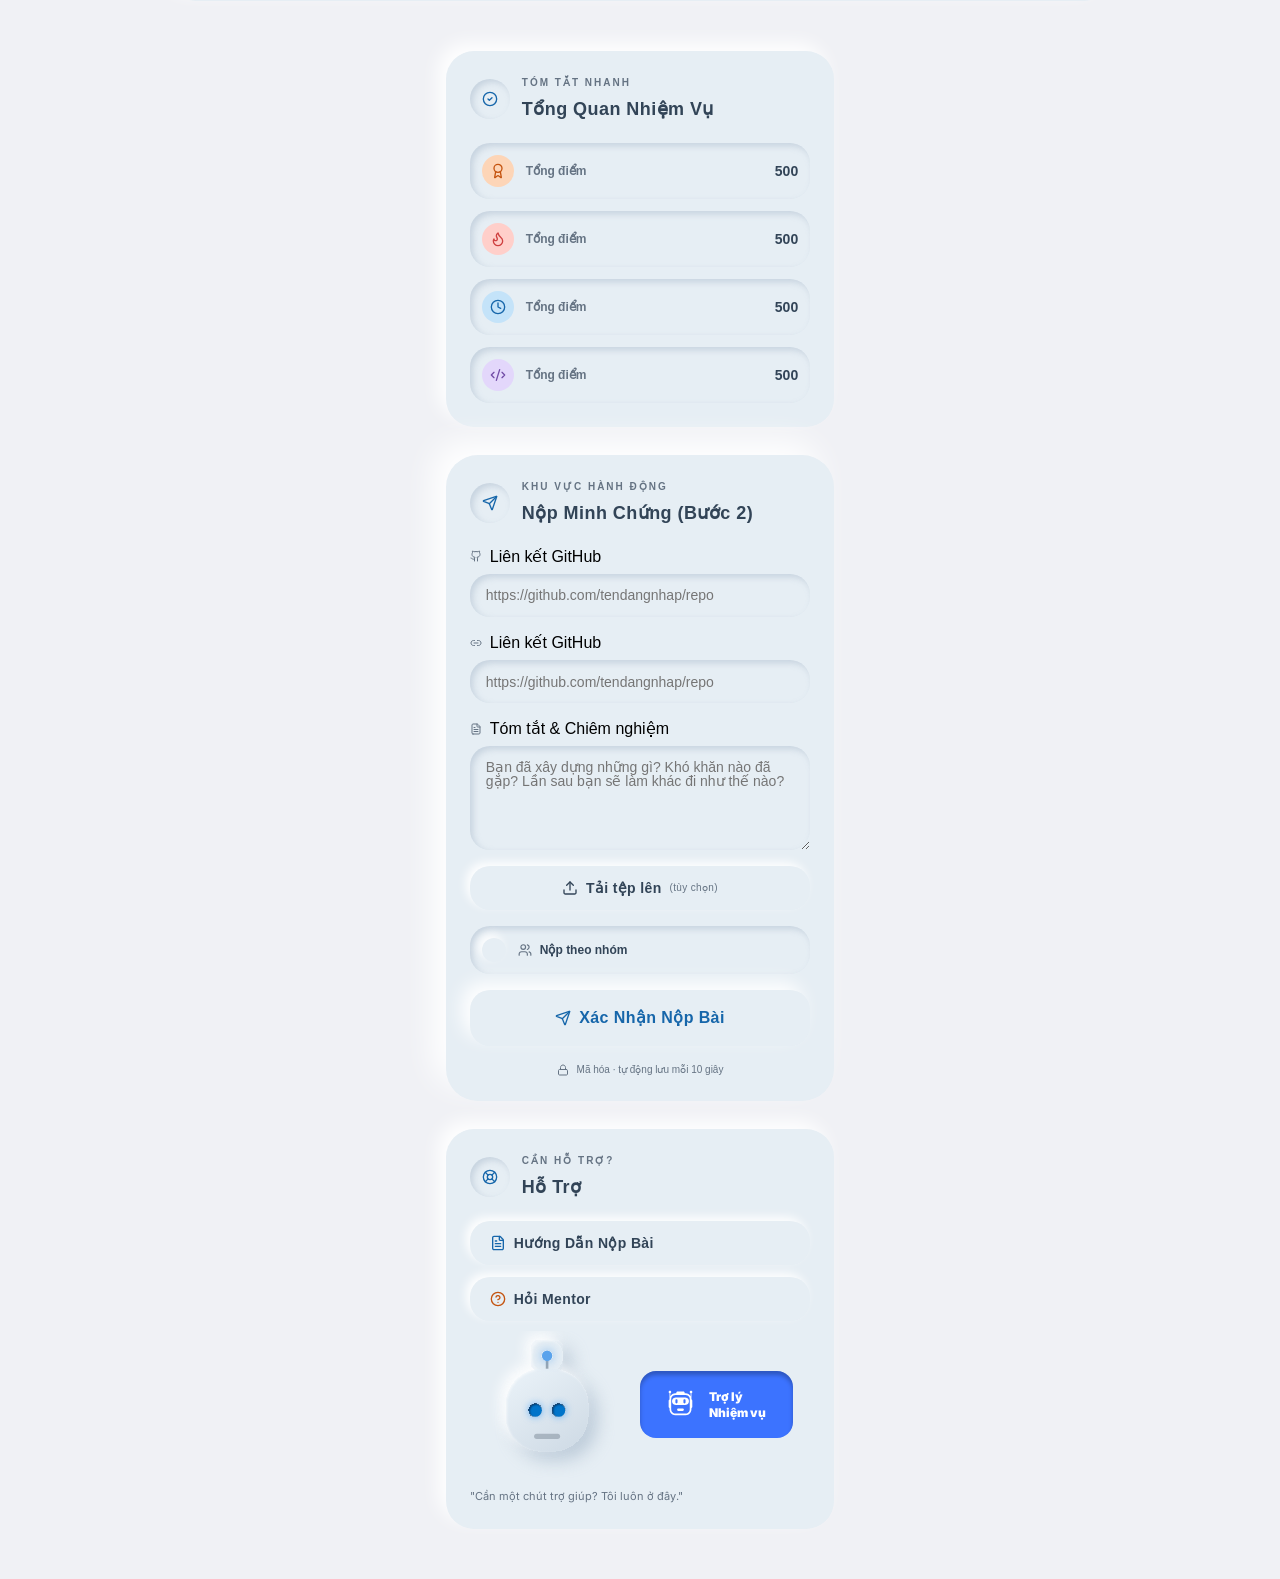
==== commit 6f7c9abb: "xog mô tả" ====
--- a/card-details.html
+++ b/card-details.html
@@ -8,6 +8,47 @@
 </head>
 <body>
     <div class="container1">
+
+        <div class="description">
+            <div class="detail-title">
+                <div class="detail-title-avt">
+                    <div class="detail-title-avt-ico title-avt-ico-doc"></div>
+                </div>
+                <div class="detail-title-right">
+                    <div class="detail-title-right-top">01 — Phạm vi</div>
+                    <div class="detail-title-right-bottom">Mô Tả Chi Tiết Dự Án</div>
+                </div>
+            </div>
+            <div class="description-container">
+                <div class="description-top">Xây dựng một trang web giới thiệu cho câu lạc bộ sinh viên. Trang phải truyền tải được bản sắc, các sự kiện sắp tới và qu
+trình đăng ký thành viên trong một lần cuộn. Phong cách: tự tin, hiện đại, gần gũi — không sử dụng mẫu doanh nghiệp</div>
+                <div class="description-cen">
+                    <div class="description-cen-box">
+                        <div class="description-cen-box-title">Công nghệ yêu cầu</div>
+                        <div class="description-cen-box-content">
+                            <p>· Figma (nguồn thiết kế chuẩn)</p>
+                            <p>· HTML5 ngữ nghĩa</p>
+                            <p>· CSS hiện đại (Grid, Flexbox, biến CSS)</p>
+                            <p>· Vercel để triển khai</p>
+                        </div>
+                    </div>
+                    <div class="description-cen-box">
+                        <div class="description-cen-box-title">Nguyên tắc bố cục</div>
+                        <div class="description-cen-box-content">
+                            <p>· Lưới responsive ưu tiên di động</p>
+                            <p>· Áp dụng phong cách Neumorphic xuyên suốt</p>
+                            <p>· Khoảng cách nhất quán theo nhịp 4 / 8px</p>
+                            <p>· Một họ font duy nhất với phân cấp rõ ràng</p>
+                        </div>
+                    </div>
+                </div>
+                <div class="description-bottom">
+                    <div class="description-cen-box-title">Công nghệ yêu cầu</div>
+                    <div class="description-bottom-text">Độ tương phản chữ đạt chuẩn WCAG AA · điều hướng được bằng bàn phím · sử dụng các thẻ landmark ngữ nghĩa · có aria-label cho nút chỉ có biểu tượng · tôn trọng prefers-reduced-motion.</div>
+                </div>
+            </div>
+        </div>
+
         <div class = "mission">
             <div class="detail-title">
                 <div class="detail-title-avt">
@@ -300,8 +341,6 @@
                         <div class="support-box-ico support-ico-FAQ"></div>
                         <div class="support-box-text">Hỏi Mentor</div>
                     </div>
-
-
                 </div>
 
                 <div class="support-bots">
@@ -314,11 +353,8 @@
                 
                 <div class="support-text">"Cần một chút trợ giúp? Tôi luôn ở đây."</div>
             </div>
-
-
-        </div>
-
-
+        </div>
+        
     </div>
 
 
--- a/css/card-details.css
+++ b/css/card-details.css
@@ -20,7 +20,7 @@
     flex-direction: column;
     gap: 28px;
 }
-.mission{
+.description{
     width: 100%;
     max-width: 943.5999755859375px;
     padding: 28px;
@@ -32,6 +32,86 @@
     box-shadow: -8px -8px 18px 0px #FFFFFFF2;
     border-radius: 28px;
 }
+.description-container{
+    width: 100%;
+    padding: 24px;
+    background: #EBF3F9;
+    box-shadow: -5px -5px 10px 0px #FFFFFFF2 inset;
+    box-shadow: 5px 5px 10px 0px #8CA1B759 inset;
+    border-radius: 28px;
+    display: flex;
+    flex-direction: column;
+    gap: 20px;
+}
+.description-top{
+    font-weight: 400;
+    font-size: 14px;
+    line-height: 22.75px;
+    letter-spacing: 0%;
+    color: #324457D9;
+}
+.description-cen{
+    width: 100%;
+    display: flex;
+    gap: 20px;
+}
+.description-cen-box{
+    width: 100%;
+    display: flex;
+    flex-direction: column;
+    gap: 8px;
+}
+.description-cen-box-title{
+    font-weight: 700;
+    font-size: 12px;
+    line-height: 16px;
+    letter-spacing: 2.16px;
+    text-transform: uppercase;
+    color: #1666AA;
+}
+.description-cen-box-content{
+    width: 100%;
+    display: flex;
+    flex-direction: column;
+    gap: 6px;
+}
+.description-cen-box-content p{
+    font-weight: 400;
+    font-size: 12px;
+    line-height: 16px;
+    letter-spacing: 0%;
+    color: #657383;
+}
+.description-bottom{
+    width: 100%;
+    padding-top: 16px;
+    display: flex;
+    flex-direction: column;
+    gap: 8px;
+    border-top: 0.8px solid #CFD9E166;
+}
+.description-bottom-text{
+    font-weight: 400;
+    font-size: 12px;
+    line-height: 16px;
+    letter-spacing: 0%;
+    color: #657383;
+}
+
+
+
+.mission{
+    width: 100%;
+    max-width: 943.5999755859375px;
+    padding: 28px;
+    display: flex;
+    flex-direction: column;
+    gap: 20px;
+    background: #E6EEF4;
+    box-shadow: 8px 8px 18px 0px #8CA1B759;
+    box-shadow: -8px -8px 18px 0px #FFFFFFF2;
+    border-radius: 28px;
+}
 .detail-title{
     width: 100%;
     display: flex;
@@ -58,6 +138,10 @@
     -webkit-mask-position: center;
     mask-position: center;
     background-color: #1666aa;
+}
+.title-avt-ico-doc{
+    -webkit-mask-image: url(../img/cardDetails/doc.svg);
+    mask-image: url(../img/cardDetails/doc.svg);
 }
 .title-avt-ico-mission{
     -webkit-mask-image: url(../img/cardDetails/title-tick-ico.svg);
@@ -896,4 +980,7 @@
     line-height: 16.5px;
     letter-spacing: 0%;
     color: #657383;
-}+}
+
+
+
